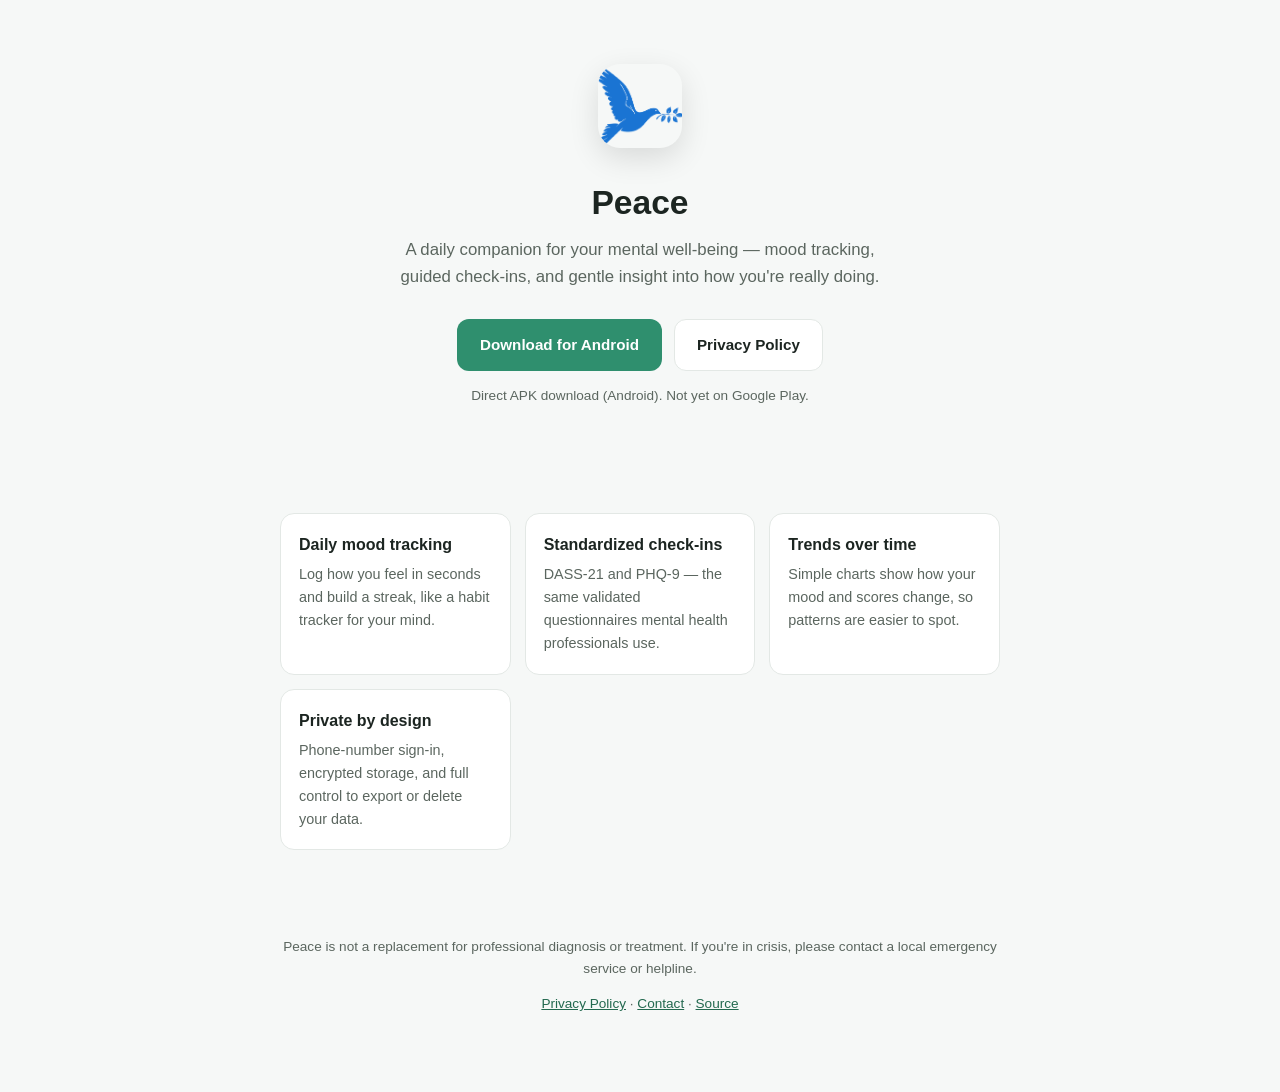
==== docs/index.html @ d7995f1a "Initial commit: Peace mental health app Fresh git history after the previous .git directory was lost" ====
<!doctype html>
<html lang="en">
<head>
  <meta charset="utf-8" />
  <meta name="viewport" content="width=device-width, initial-scale=1, viewport-fit=cover" />
  <title>Peace — Mental Health &amp; Wellness</title>
  <meta name="description" content="Peace is a mobile companion for daily mood tracking and standardized mental health check-ins (DASS-21, PHQ-9)." />
  <link rel="icon" href="logo.png" />
  <link rel="stylesheet" href="style.css" />
</head>
<body>
  <div class="wrap">
    <header class="hero">
      <img class="logo" src="logo.png" alt="Peace app logo" />
      <h1>Peace</h1>
      <p class="tagline">A daily companion for your mental well-being — mood tracking, guided check-ins, and gentle insight into how you're really doing.</p>
      <div class="cta-row">
        <a class="btn btn-primary" href="downloads/peace.apk" download>Download for Android</a>
        <a class="btn btn-secondary" href="privacy-policy.html">Privacy Policy</a>
      </div>
      <p class="note">Direct APK download (Android). Not yet on Google Play.</p>
    </header>

    <section>
      <div class="card-grid">
        <div class="card">
          <h3>Daily mood tracking</h3>
          <p>Log how you feel in seconds and build a streak, like a habit tracker for your mind.</p>
        </div>
        <div class="card">
          <h3>Standardized check-ins</h3>
          <p>DASS-21 and PHQ-9 — the same validated questionnaires mental health professionals use.</p>
        </div>
        <div class="card">
          <h3>Trends over time</h3>
          <p>Simple charts show how your mood and scores change, so patterns are easier to spot.</p>
        </div>
        <div class="card">
          <h3>Private by design</h3>
          <p>Phone-number sign-in, encrypted storage, and full control to export or delete your data.</p>
        </div>
      </div>
    </section>

    <footer>
      <p>Peace is not a replacement for professional diagnosis or treatment. If you're in crisis, please contact a local emergency service or helpline.</p>
      <p><a href="privacy-policy.html">Privacy Policy</a> · <a href="mailto:info.ptupeace@gmail.com">Contact</a> · <a href="https://github.com/gowthamaanp/peace_app">Source</a></p>
    </footer>
  </div>
</body>
</html>
---- docs/style.css ----
:root {
  --bg: #f6f8f7;
  --surface: #ffffff;
  --text: #1c2521;
  --text-muted: #5b665f;
  --border: #e3e8e5;
  --brand: #2f8f6e;
  --brand-dark: #23694f;
  --brand-tint: #e7f4ee;
  color-scheme: light;
}

@media (prefers-color-scheme: dark) {
  :root {
    --bg: #10140f;
    --surface: #171d16;
    --text: #ecf1ec;
    --text-muted: #9db0a3;
    --border: #26302a;
    --brand: #4fbf94;
    --brand-dark: #7ad8b3;
    --brand-tint: #16241d;
  }
}

* {
  box-sizing: border-box;
}

body {
  margin: 0;
  background: var(--bg);
  color: var(--text);
  font-family: -apple-system, BlinkMacSystemFont, "Segoe UI", Roboto, Helvetica, Arial, sans-serif;
  line-height: 1.6;
}

.wrap {
  max-width: 760px;
  margin: 0 auto;
  padding: 0 20px;
}

header.hero {
  padding: 64px 0 40px;
  text-align: center;
}

.logo {
  width: 84px;
  height: 84px;
  border-radius: 22px;
  object-fit: cover;
  box-shadow: 0 10px 30px rgba(0, 0, 0, 0.12);
}

h1 {
  font-size: 2.1rem;
  margin: 20px 0 8px;
}

.tagline {
  color: var(--text-muted);
  font-size: 1.05rem;
  max-width: 480px;
  margin: 0 auto;
}

.cta-row {
  display: flex;
  gap: 12px;
  justify-content: center;
  flex-wrap: wrap;
  margin-top: 28px;
}

.btn {
  display: inline-flex;
  align-items: center;
  gap: 8px;
  padding: 13px 22px;
  border-radius: 12px;
  font-weight: 600;
  text-decoration: none;
  font-size: 0.95rem;
  border: 1px solid transparent;
}

.btn-primary {
  background: var(--brand);
  color: #ffffff;
}

.btn-secondary {
  background: var(--surface);
  color: var(--text);
  border-color: var(--border);
}

.note {
  margin-top: 14px;
  font-size: 0.85rem;
  color: var(--text-muted);
}

section {
  padding: 32px 0;
}

.card-grid {
  display: grid;
  grid-template-columns: repeat(auto-fit, minmax(200px, 1fr));
  gap: 14px;
  margin-top: 20px;
}

.card {
  background: var(--surface);
  border: 1px solid var(--border);
  border-radius: 14px;
  padding: 18px;
}

.card h3 {
  margin: 0 0 6px;
  font-size: 1rem;
}

.card p {
  margin: 0;
  color: var(--text-muted);
  font-size: 0.9rem;
}

footer {
  padding: 40px 0 64px;
  text-align: center;
  color: var(--text-muted);
  font-size: 0.85rem;
}

footer a {
  color: var(--brand-dark);
}

/* Privacy policy page */
.doc {
  background: var(--surface);
  border: 1px solid var(--border);
  border-radius: 16px;
  padding: 32px;
  margin: 32px 0;
}

.doc h1 {
  font-size: 1.6rem;
  margin-top: 0;
}

.doc h2 {
  font-size: 1.15rem;
  margin-top: 2em;
  padding-top: 0.6em;
  border-top: 1px solid var(--border);
}

.doc h3 {
  font-size: 1rem;
  color: var(--brand-dark);
}

.doc ul {
  padding-left: 1.2em;
}

.doc a {
  color: var(--brand-dark);
}

.back-link {
  display: inline-block;
  margin-bottom: 8px;
  color: var(--brand-dark);
  text-decoration: none;
  font-size: 0.9rem;
}

.meta {
  color: var(--text-muted);
  font-size: 0.85rem;
}
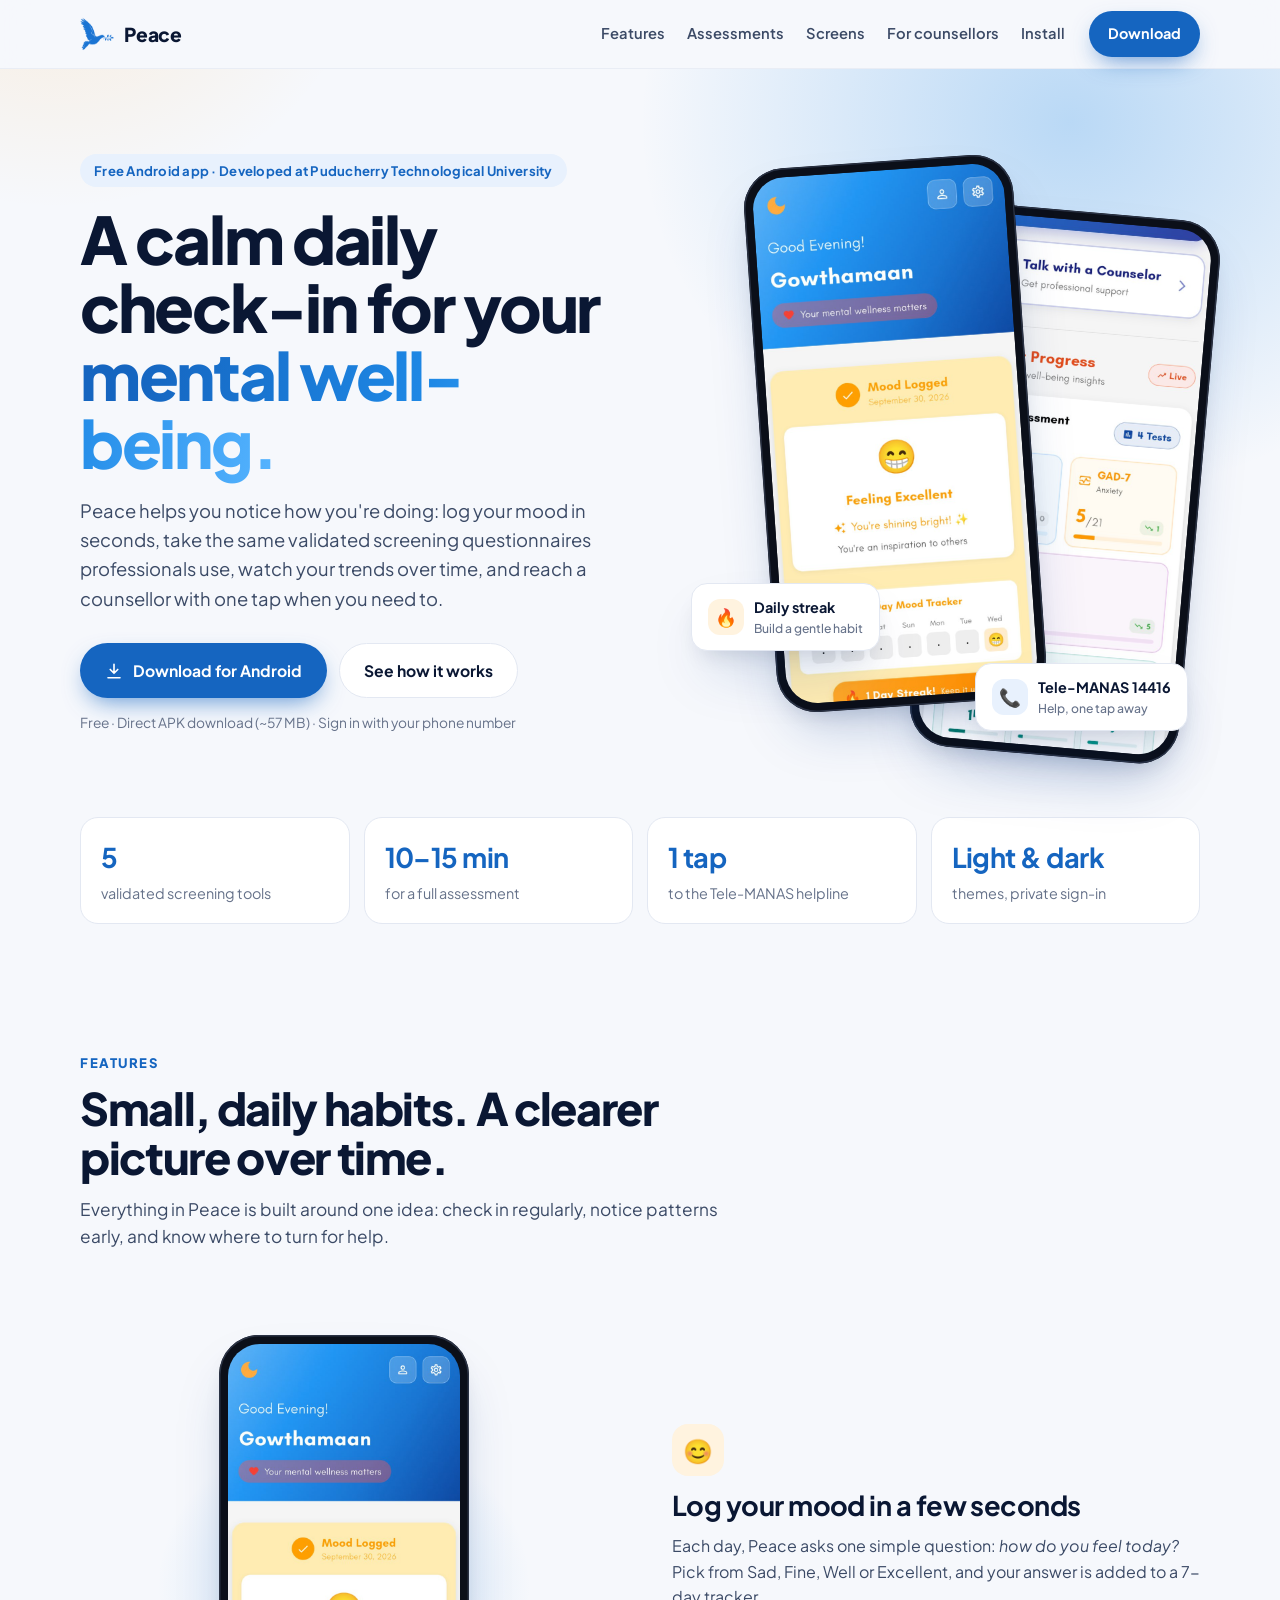
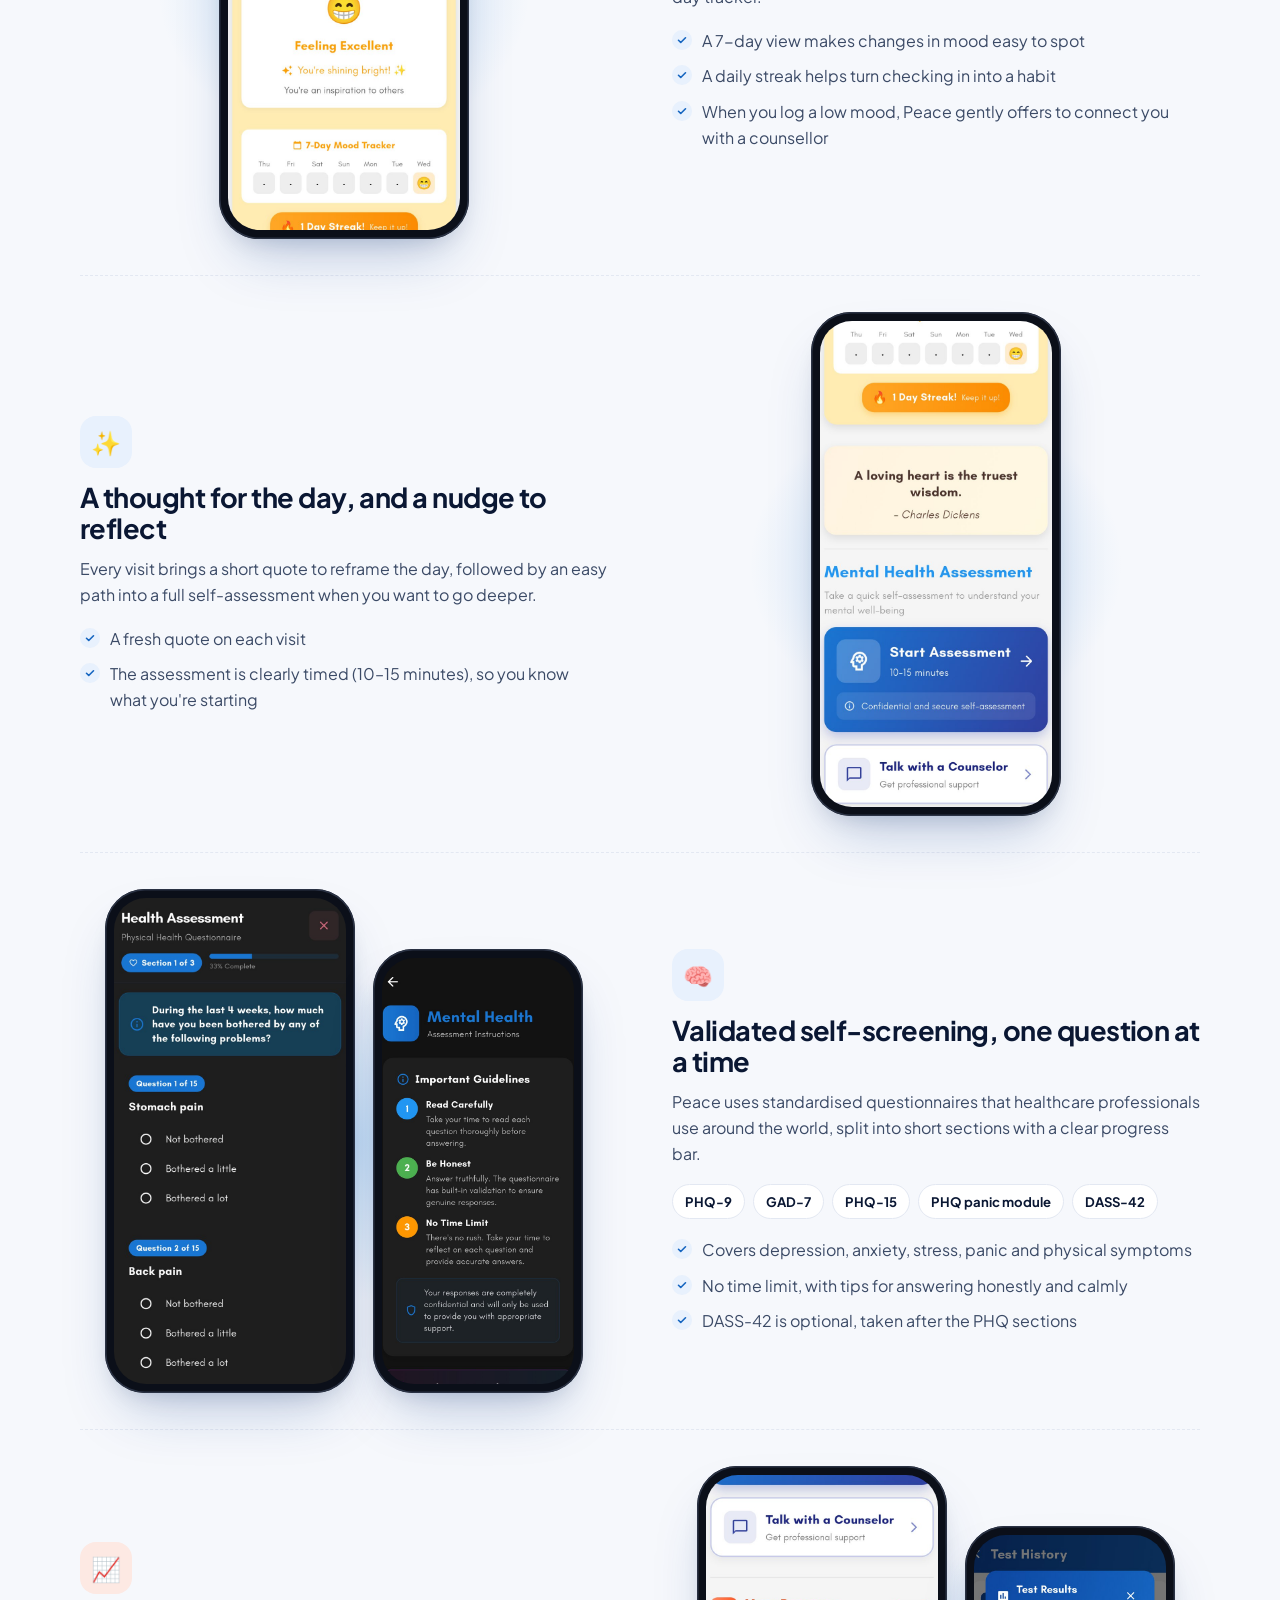
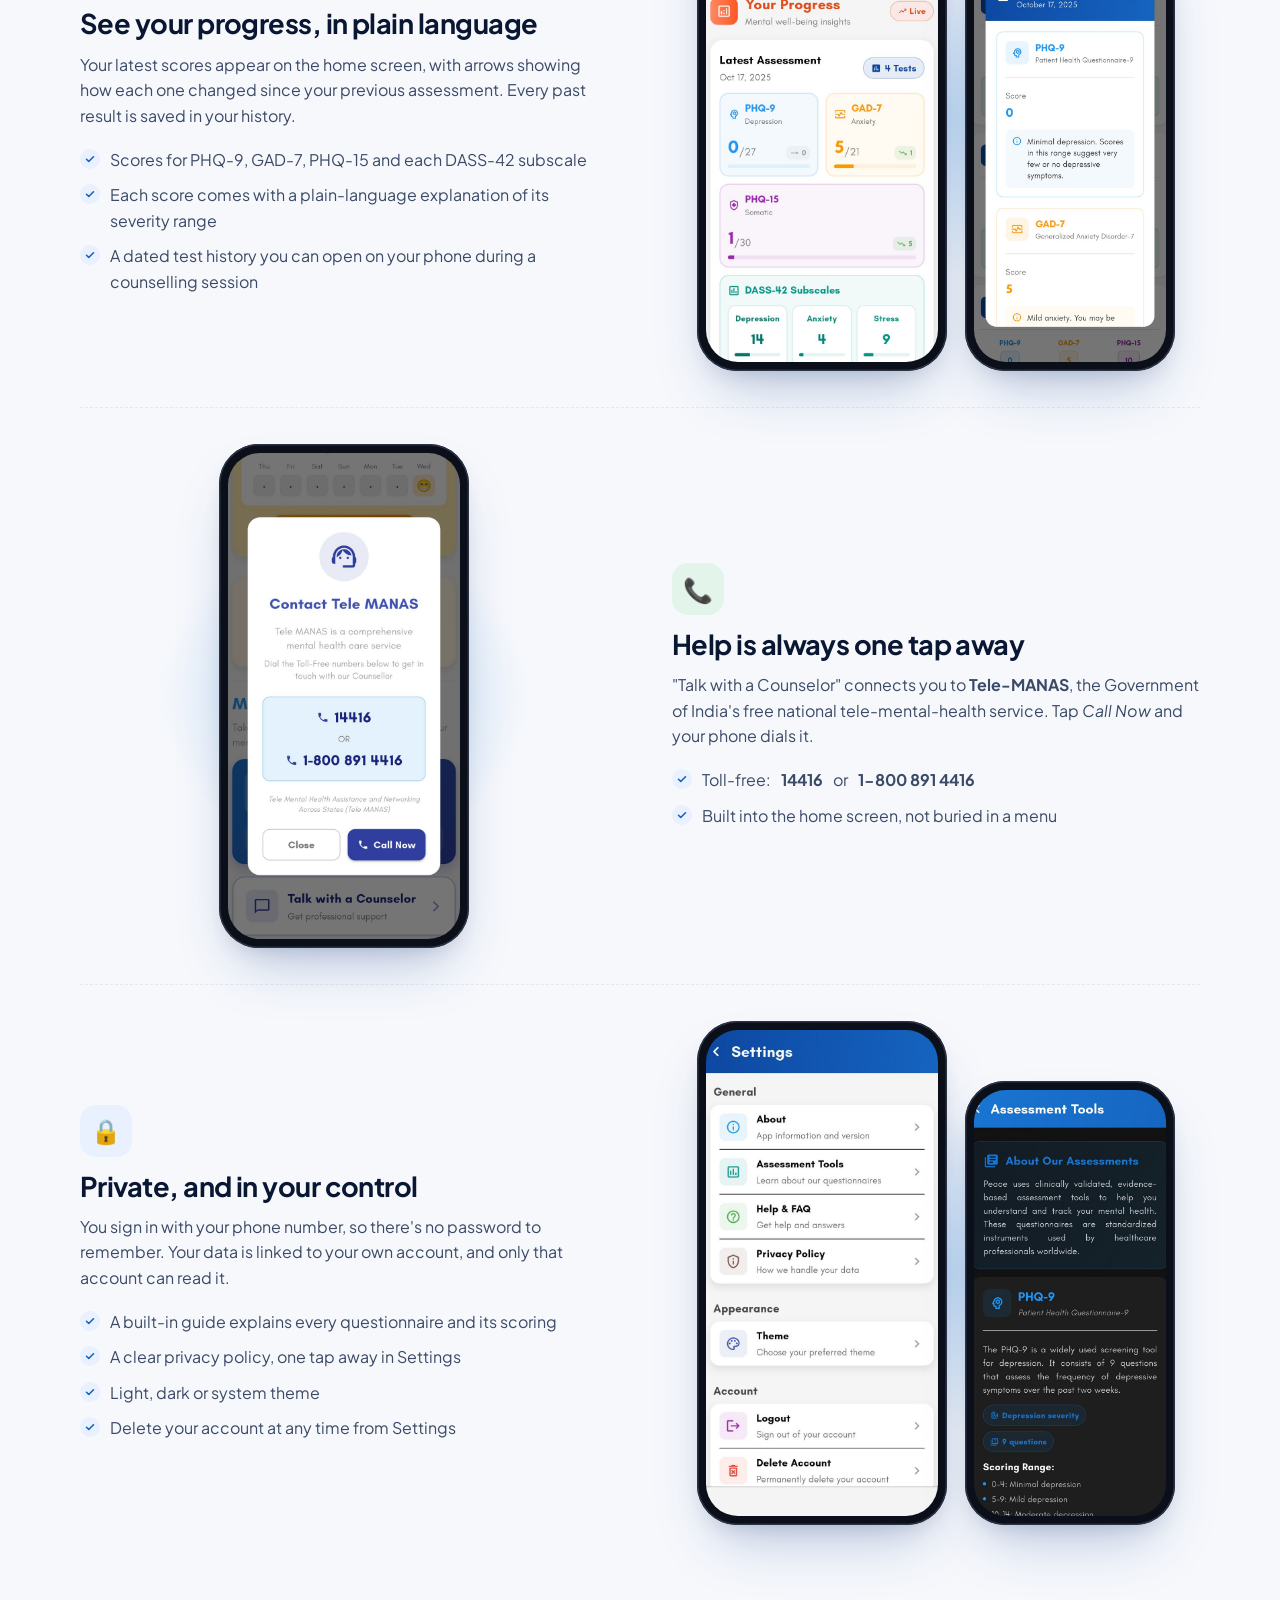
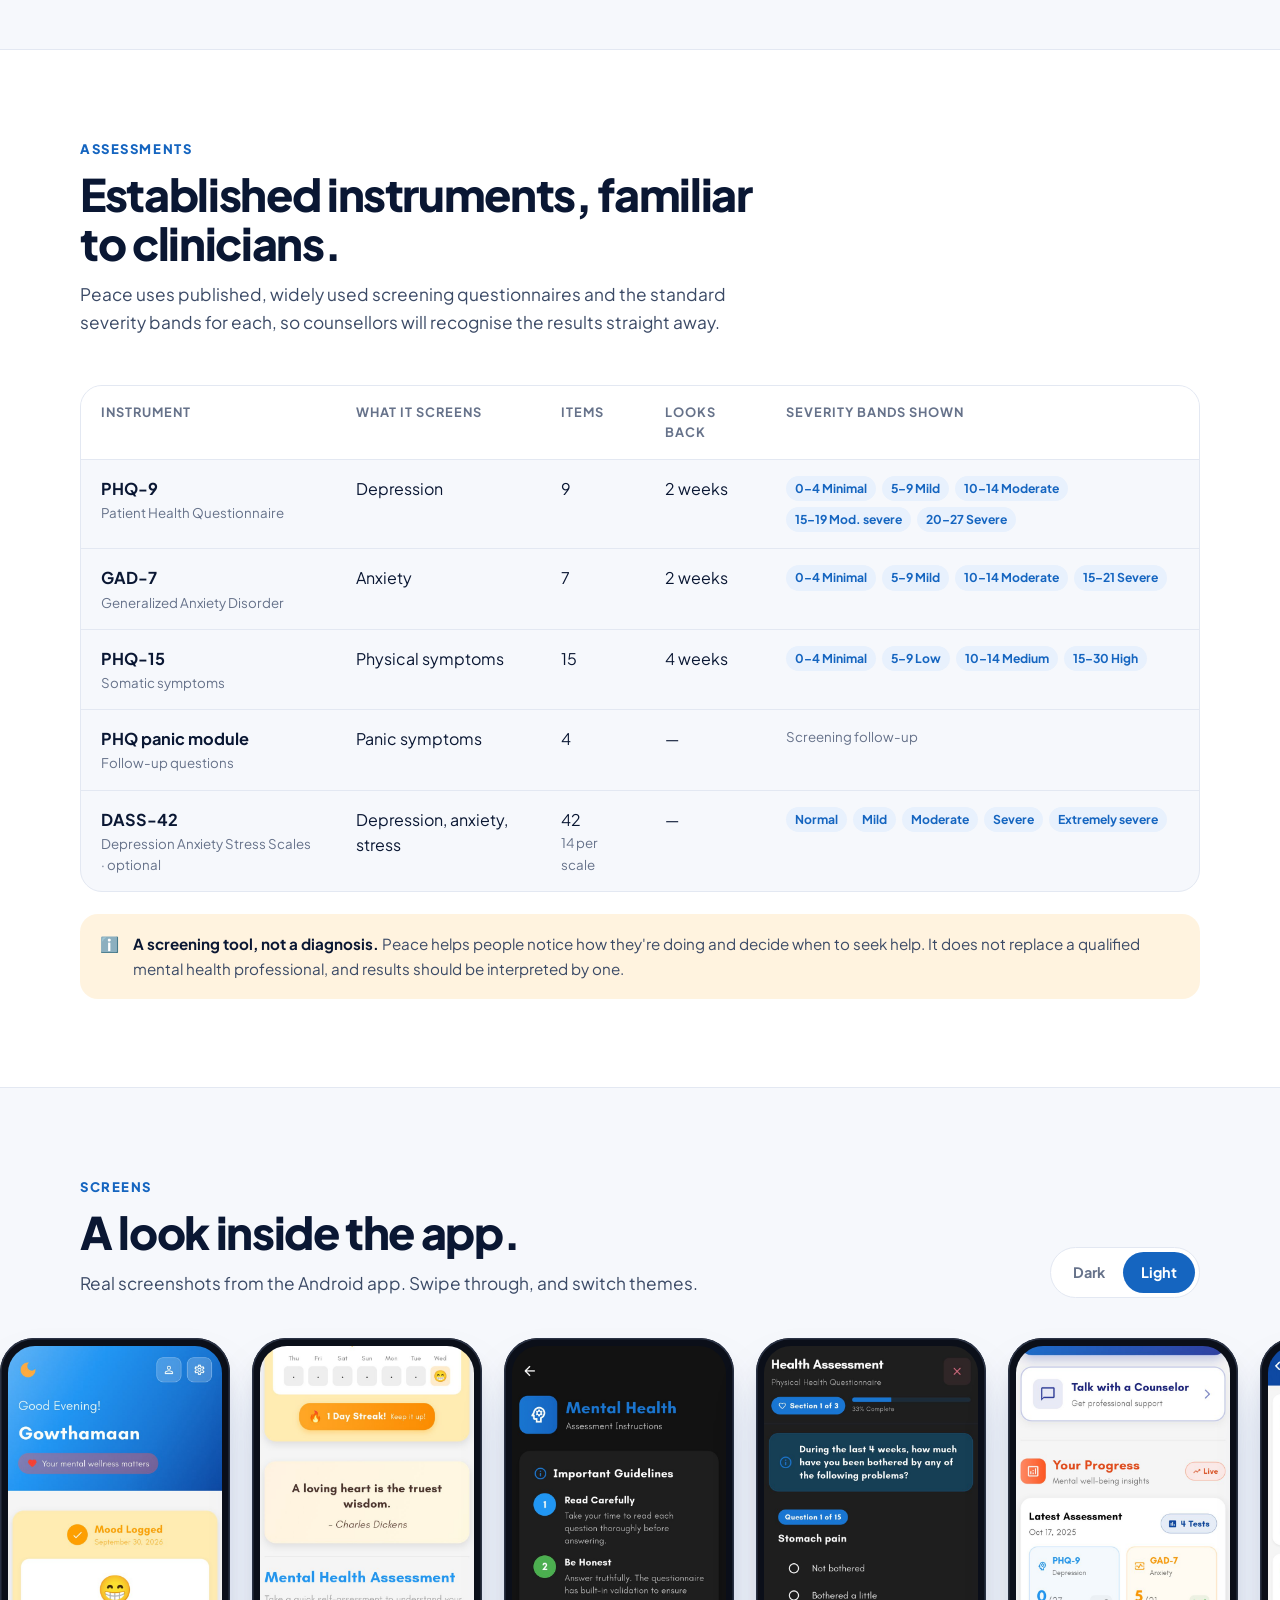
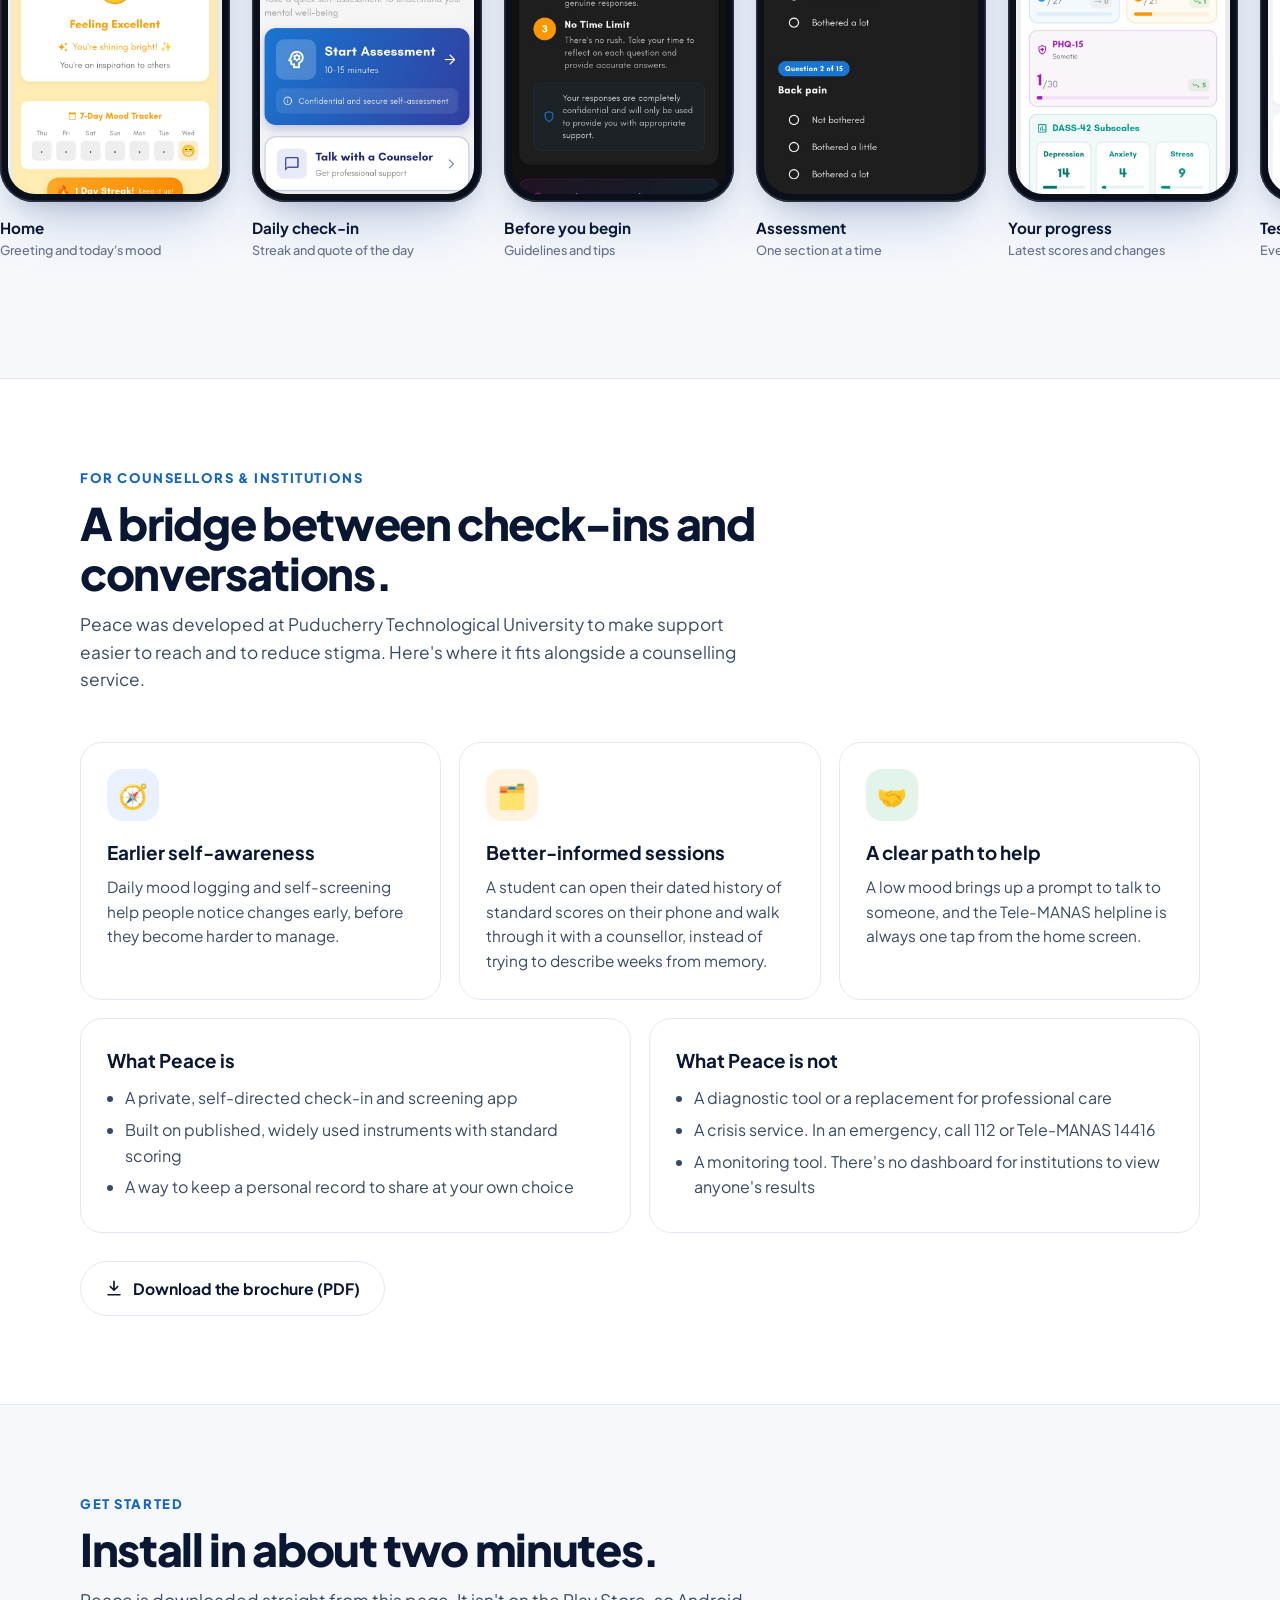
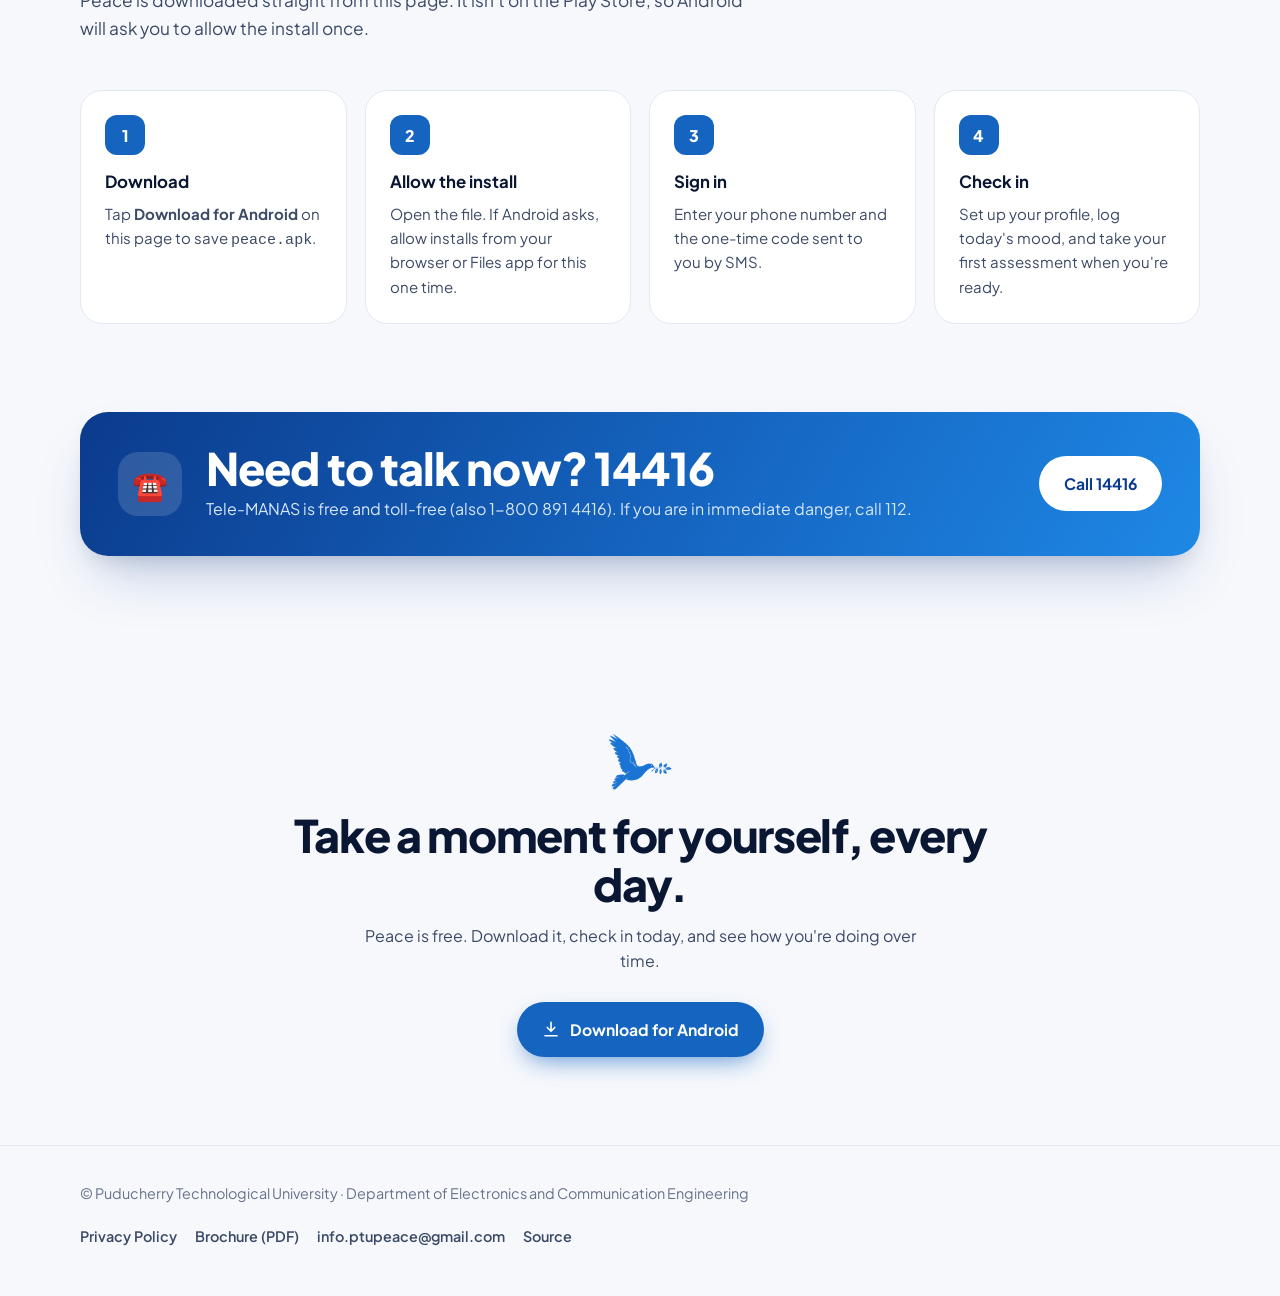
==== commit a4567780: "Add product site and brochure; delete all user data on account deletion - Product page with real app" ====
--- a/docs/index.html
+++ b/docs/index.html
@@ -3,49 +3,673 @@
 <head>
   <meta charset="utf-8" />
   <meta name="viewport" content="width=device-width, initial-scale=1, viewport-fit=cover" />
-  <title>Peace — Mental Health &amp; Wellness</title>
-  <meta name="description" content="Peace is a mobile companion for daily mood tracking and standardized mental health check-ins (DASS-21, PHQ-9)." />
+  <title>Peace — A daily mental health companion</title>
+  <meta name="description" content="Peace is a free Android app for daily mood check-ins and clinically validated self-screening (PHQ-9, GAD-7, PHQ-15, DASS-42), with the Tele-MANAS 14416 helpline one tap away. Developed at Puducherry Technological University." />
+  <meta name="theme-color" content="#0B3B8C" />
+  <meta property="og:type" content="website" />
+  <meta property="og:title" content="Peace — A daily mental health companion" />
+  <meta property="og:description" content="Daily mood check-ins, validated self-screening and Tele-MANAS support in one private Android app." />
+  <meta property="og:image" content="https://gowthamaanp.github.io/peace/screens/home.jpg" />
+  <meta property="og:url" content="https://gowthamaanp.github.io/peace/" />
   <link rel="icon" href="logo.png" />
-  <link rel="stylesheet" href="style.css" />
+  <link rel="preconnect" href="https://fonts.googleapis.com" />
+  <link rel="preconnect" href="https://fonts.gstatic.com" crossorigin />
+  <link href="https://fonts.googleapis.com/css2?family=Plus+Jakarta+Sans:wght@400;500;600;700;800&display=swap" rel="stylesheet" />
+  <style>
+    :root {
+      --ink: #0A1733;
+      --ink-2: #3B4A66;
+      --muted: #66728A;
+      --bg: #F6F8FC;
+      --surface: #FFFFFF;
+      --line: #E3E8F2;
+      --brand: #1565C0;
+      --brand-2: #1E88E5;
+      --brand-deep: #0B3B8C;
+      --sky: #E8F1FD;
+      --amber: #FF9F1C;
+      --amber-soft: #FFF3DF;
+      --radius: 22px;
+      --shadow: 0 30px 60px -20px rgba(11, 59, 140, .28), 0 12px 24px -12px rgba(10, 23, 51, .18);
+      --font: "Plus Jakarta Sans", -apple-system, BlinkMacSystemFont, "Segoe UI", Roboto, Arial, sans-serif;
+    }
+    @media (prefers-color-scheme: dark) {
+      :root {
+        --ink: #EAF0FB;
+        --ink-2: #C3CDE0;
+        --muted: #8E9AB3;
+        --bg: #070D1C;
+        --surface: #0F1830;
+        --line: #1D2946;
+        --brand: #4A9BF0;
+        --brand-2: #6AB0F7;
+        --sky: #10213F;
+        --amber-soft: #2A2112;
+        --shadow: 0 30px 60px -20px rgba(0, 0, 0, .6), 0 12px 24px -12px rgba(0, 0, 0, .5);
+      }
+    }
+    * { box-sizing: border-box; }
+    html { scroll-behavior: smooth; }
+    body {
+      margin: 0;
+      font-family: var(--font);
+      background: var(--bg);
+      color: var(--ink);
+      line-height: 1.6;
+      -webkit-font-smoothing: antialiased;
+    }
+    img { max-width: 100%; display: block; }
+    a { color: inherit; }
+    .wrap { max-width: 1160px; margin: 0 auto; padding-inline: 20px; }
+
+    /* Nav */
+    .nav {
+      position: sticky; top: 0; z-index: 50;
+      backdrop-filter: saturate(1.4) blur(14px);
+      -webkit-backdrop-filter: saturate(1.4) blur(14px);
+      background: color-mix(in srgb, var(--bg) 78%, transparent);
+      border-bottom: 1px solid color-mix(in srgb, var(--line) 70%, transparent);
+    }
+    .nav .wrap { display: flex; align-items: center; gap: 24px; height: 68px; }
+    .brand { display: flex; align-items: center; gap: 10px; font-weight: 800; font-size: 1.2rem; text-decoration: none; letter-spacing: -.01em; }
+    .brand img { width: 34px; height: 34px; }
+    .nav-links { display: flex; gap: 22px; margin-left: auto; }
+    .nav-links a { text-decoration: none; color: var(--ink-2); font-weight: 600; font-size: .92rem; }
+    .nav-links a:hover { color: var(--brand); }
+    .btn {
+      display: inline-flex; align-items: center; justify-content: center; gap: 10px;
+      padding: 14px 24px; border-radius: 999px; font-weight: 700; font-size: .98rem;
+      text-decoration: none; border: 1px solid transparent; transition: transform .15s ease, box-shadow .15s ease, background .15s;
+      white-space: nowrap;
+    }
+    .btn:hover { transform: translateY(-1px); }
+    .btn-primary { background: var(--brand); color: #fff; box-shadow: 0 10px 24px -8px color-mix(in srgb, var(--brand) 70%, transparent); }
+    .btn-primary:hover { background: var(--brand-deep); }
+    .btn-ghost { background: var(--surface); color: var(--ink); border-color: var(--line); }
+    .btn-sm { padding: 10px 18px; font-size: .9rem; }
+    .btn svg { width: 18px; height: 18px; }
+
+    /* Hero */
+    .hero { position: relative; overflow: hidden; padding: 72px 0 40px; }
+    .hero::before {
+      content: ""; position: absolute; inset: -30% -10% auto -10%; height: 120%;
+      background:
+        radial-gradient(40% 50% at 78% 30%, color-mix(in srgb, var(--brand-2) 28%, transparent), transparent 70%),
+        radial-gradient(30% 40% at 12% 10%, color-mix(in srgb, var(--amber) 16%, transparent), transparent 70%);
+      z-index: -1;
+    }
+    .hero-grid { display: grid; grid-template-columns: 1.05fr .95fr; gap: 48px; align-items: center; }
+    .eyebrow {
+      display: inline-flex; align-items: center; gap: 8px;
+      padding: 6px 14px; border-radius: 999px; background: var(--sky); color: var(--brand);
+      font-weight: 700; font-size: .82rem; letter-spacing: .02em;
+    }
+    h1 { font-size: clamp(2.4rem, 5.4vw, 4.1rem); line-height: 1.04; letter-spacing: -.035em; margin: 18px 0 18px; font-weight: 800; }
+    h1 .accent { background: linear-gradient(100deg, var(--brand) 10%, var(--brand-2) 60%, #56B4FF); -webkit-background-clip: text; background-clip: text; color: transparent; }
+    .lede { font-size: 1.15rem; color: var(--ink-2); max-width: 540px; margin: 0 0 30px; }
+    .cta-row { display: flex; gap: 12px; flex-wrap: wrap; }
+    .fine { margin-top: 14px; color: var(--muted); font-size: .86rem; }
+
+    .phones { position: relative; height: 620px; }
+    .phone {
+      position: absolute; width: 270px; aspect-ratio: 720 / 1452;
+      border-radius: 40px; padding: 9px; background: #0B0F19;
+      box-shadow: var(--shadow), inset 0 0 0 1.5px #2A3244;
+    }
+    .phone img { width: 100%; height: 100%; object-fit: cover; object-position: top; border-radius: 32px; }
+    .phones .p1 { right: 170px; top: 20px; z-index: 2; transform: rotate(-4deg); }
+    .phones .p2 { right: 0; top: 70px; transform: rotate(5deg); }
+    .float-chip {
+      position: absolute; z-index: 3; background: var(--surface); border: 1px solid var(--line);
+      border-radius: 16px; padding: 12px 16px; box-shadow: var(--shadow); font-weight: 700; font-size: .9rem;
+      display: flex; align-items: center; gap: 10px;
+    }
+    .float-chip small { display: block; color: var(--muted); font-weight: 500; font-size: .76rem; }
+    .chip-a { left: 0; bottom: 110px; }
+    .chip-b { right: 12px; bottom: 30px; }
+    .dot { width: 36px; height: 36px; border-radius: 12px; display: grid; place-items: center; font-size: 1.1rem; flex: none; }
+
+    .stats { display: grid; grid-template-columns: repeat(4, 1fr); gap: 14px; margin-top: 56px; }
+    .stat { background: var(--surface); border: 1px solid var(--line); border-radius: 18px; padding: 18px 20px; }
+    .stat b { display: block; font-size: 1.7rem; letter-spacing: -.02em; color: var(--brand); }
+    .stat span { color: var(--muted); font-size: .9rem; }
+
+    /* Sections */
+    section { padding: 88px 0; }
+    .section-head { max-width: 680px; margin-bottom: 48px; }
+    .kicker { color: var(--brand); font-weight: 800; font-size: .82rem; letter-spacing: .12em; text-transform: uppercase; }
+    h2 { font-size: clamp(1.9rem, 3.6vw, 2.8rem); line-height: 1.1; letter-spacing: -.03em; margin: 10px 0 14px; font-weight: 800; }
+    .section-head p { color: var(--ink-2); font-size: 1.08rem; margin: 0; }
+
+    .feature { display: grid; grid-template-columns: 1fr 1fr; gap: 64px; align-items: center; padding: 36px 0; }
+    .feature + .feature { border-top: 1px dashed var(--line); }
+    .feature.rev .feature-media { order: 2; }
+    .feature-media { display: flex; justify-content: center; gap: 18px; position: relative; }
+    .feature-media::before {
+      content: ""; position: absolute; inset: 12% 8%; border-radius: 40px;
+      background: radial-gradient(60% 60% at 50% 50%, color-mix(in srgb, var(--brand-2) 22%, transparent), transparent 70%);
+      z-index: -1;
+    }
+    .feature-media .phone { position: relative; width: 250px; }
+    .feature-media .phone.small { width: 210px; margin-top: 60px; }
+    .feature h3 { font-size: 1.7rem; letter-spacing: -.02em; margin: 14px 0 12px; line-height: 1.15; }
+    .feature p { color: var(--ink-2); margin: 0 0 18px; }
+    .icon-badge { width: 52px; height: 52px; border-radius: 16px; display: grid; place-items: center; font-size: 1.5rem; }
+    .ticks { list-style: none; padding: 0; margin: 0; display: grid; gap: 10px; }
+    .ticks li { display: flex; gap: 10px; align-items: flex-start; color: var(--ink-2); }
+    .ticks li::before {
+      content: ""; flex: none; width: 20px; height: 20px; margin-top: 2px; border-radius: 50%;
+      background: var(--sky) url("data:image/svg+xml,%3Csvg xmlns='http://www.w3.org/2000/svg' viewBox='0 0 24 24' fill='none' stroke='%231565C0' stroke-width='3.2' stroke-linecap='round' stroke-linejoin='round'%3E%3Cpath d='M5 12.5l4.5 4.5L19 7.5'/%3E%3C/svg%3E") center / 12px no-repeat;
+    }
+    @media (prefers-color-scheme: dark) {
+      .ticks li::before {
+        background-image: url("data:image/svg+xml,%3Csvg xmlns='http://www.w3.org/2000/svg' viewBox='0 0 24 24' fill='none' stroke='%238CC2FA' stroke-width='3.2' stroke-linecap='round' stroke-linejoin='round'%3E%3Cpath d='M5 12.5l4.5 4.5L19 7.5'/%3E%3C/svg%3E");
+      }
+    }
+    .pills { display: flex; flex-wrap: wrap; gap: 8px; margin: 0 0 18px; }
+    .pill { padding: 6px 12px; border-radius: 999px; font-weight: 700; font-size: .82rem; background: var(--surface); border: 1px solid var(--line); }
+
+    /* Assessment table */
+    .assess { background: var(--surface); border-top: 1px solid var(--line); border-bottom: 1px solid var(--line); }
+    .table-wrap { overflow-x: auto; border: 1px solid var(--line); border-radius: var(--radius); background: var(--bg); }
+    table { width: 100%; border-collapse: collapse; min-width: 720px; }
+    th, td { text-align: left; padding: 16px 20px; border-bottom: 1px solid var(--line); vertical-align: top; }
+    th { font-size: .8rem; text-transform: uppercase; letter-spacing: .08em; color: var(--muted); background: var(--surface); }
+    tr:last-child td { border-bottom: none; }
+    td b { font-size: 1.02rem; }
+    td small { color: var(--muted); display: block; }
+    .bands { display: flex; flex-wrap: wrap; gap: 6px; }
+    .band { font-size: .76rem; font-weight: 700; padding: 3px 9px; border-radius: 999px; background: var(--sky); color: var(--brand); white-space: nowrap; }
+    .note {
+      margin-top: 22px; display: flex; gap: 14px; align-items: flex-start;
+      background: var(--amber-soft); border-radius: 18px; padding: 18px 20px; color: var(--ink-2); font-size: .95rem;
+    }
+    .note b { color: var(--ink); }
+
+    /* Gallery */
+    .gallery-top { display: flex; justify-content: space-between; align-items: end; gap: 20px; flex-wrap: wrap; margin-bottom: 30px; }
+    .gallery-top .section-head { margin-bottom: 0; }
+    .toggle { display: inline-flex; padding: 4px; border-radius: 999px; background: var(--surface); border: 1px solid var(--line); }
+    .toggle button {
+      border: 0; background: transparent; font: inherit; font-weight: 700; font-size: .9rem; color: var(--muted);
+      padding: 9px 18px; border-radius: 999px; cursor: pointer;
+    }
+    .toggle button[aria-pressed="true"] { background: var(--brand); color: #fff; }
+    #screens { overflow: hidden; }
+    .rail {
+      display: grid; grid-auto-flow: column; grid-auto-columns: 230px; gap: 22px;
+      overflow-x: auto; scroll-snap-type: x mandatory; scrollbar-width: thin;
+      margin-inline: calc(50% - 50vw); padding: 10px calc(50vw - 50%) 30px;
+      scroll-padding-inline: calc(50vw - 50%);
+    }
+    @media (max-width: 1200px) {
+      .rail { margin-inline: -20px; padding-inline: 20px; scroll-padding-inline: 20px; }
+    }
+    .rail figure { margin: 0; scroll-snap-align: start; }
+    .rail .phone { position: relative; width: 100%; border-radius: 34px; padding: 8px; }
+    .rail .phone img { border-radius: 27px; }
+    .rail figcaption { margin-top: 14px; font-weight: 700; font-size: .95rem; }
+    .rail figcaption small { display: block; color: var(--muted); font-weight: 500; }
+
+    /* Audience cards */
+    .cards { display: grid; grid-template-columns: repeat(3, 1fr); gap: 18px; }
+    .card { background: var(--surface); border: 1px solid var(--line); border-radius: var(--radius); padding: 26px; }
+    .card h3 { margin: 16px 0 8px; font-size: 1.18rem; }
+    .card p { margin: 0; color: var(--ink-2); font-size: .96rem; }
+    .isnt { margin-top: 18px; display: grid; grid-template-columns: 1fr 1fr; gap: 18px; }
+    .isnt .card h3 { margin-top: 0; }
+    .isnt ul { margin: 10px 0 0; padding-left: 1.1em; color: var(--ink-2); }
+    .isnt li { margin: 6px 0; }
+
+    /* Install */
+    .steps { display: grid; grid-template-columns: repeat(4, 1fr); gap: 18px; counter-reset: step; }
+    .step { background: var(--surface); border: 1px solid var(--line); border-radius: var(--radius); padding: 24px; position: relative; }
+    .step::before {
+      counter-increment: step; content: counter(step);
+      display: grid; place-items: center; width: 40px; height: 40px; border-radius: 12px;
+      background: var(--brand); color: #fff; font-weight: 800; margin-bottom: 14px;
+    }
+    .step h3 { margin: 0 0 6px; font-size: 1.05rem; }
+    .step p { margin: 0; color: var(--ink-2); font-size: .94rem; }
+
+    /* Crisis + CTA */
+    .crisis {
+      display: grid; grid-template-columns: auto 1fr auto; gap: 24px; align-items: center;
+      background: linear-gradient(120deg, #0B3B8C, #1565C0 55%, #1E88E5); color: #fff;
+      border-radius: 28px; padding: 34px 38px; box-shadow: var(--shadow);
+    }
+    .crisis .big { font-size: clamp(2rem, 4vw, 2.8rem); font-weight: 800; letter-spacing: -.02em; line-height: 1; }
+    .crisis p { margin: 6px 0 0; color: #D6E6FF; }
+    .crisis .btn { background: #fff; color: #0B3B8C; }
+    .crisis .phone-ic { width: 64px; height: 64px; border-radius: 20px; background: rgba(255,255,255,.14); display: grid; place-items: center; font-size: 1.8rem; }
+
+    .final { text-align: center; }
+    .final h2 { max-width: 720px; margin-inline: auto; }
+    .final p { color: var(--ink-2); max-width: 560px; margin: 0 auto 28px; }
+
+    footer { border-top: 1px solid var(--line); padding: 36px 0 48px; color: var(--muted); font-size: .9rem; }
+    footer .wrap { display: flex; justify-content: space-between; gap: 20px; flex-wrap: wrap; }
+    footer a { color: var(--ink-2); text-decoration: none; font-weight: 600; }
+    footer a:hover { color: var(--brand); }
+    .foot-links { display: flex; gap: 18px; flex-wrap: wrap; }
+
+    /* Reveal */
+    .reveal { opacity: 0; transform: translateY(18px); transition: opacity .7s ease, transform .7s ease; }
+    .reveal.in { opacity: 1; transform: none; }
+    @media (prefers-reduced-motion: reduce) {
+      html { scroll-behavior: auto; }
+      .reveal { opacity: 1; transform: none; transition: none; }
+      .btn { transition: none; }
+    }
+
+    /* Responsive */
+    @media (max-width: 980px) {
+      .hero-grid { grid-template-columns: 1fr; }
+      .phones { height: 560px; max-width: 480px; margin: 0 auto; width: 100%; }
+      .phones .p1 { right: auto; left: 0; }
+      .stats { grid-template-columns: repeat(2, 1fr); }
+      .feature, .feature.rev { grid-template-columns: 1fr; gap: 36px; }
+      .feature.rev .feature-media { order: 0; }
+      .cards, .steps { grid-template-columns: repeat(2, 1fr); }
+      .nav-links { display: none; }
+      .nav .btn { margin-left: auto; }
+    }
+    @media (max-width: 620px) {
+      .hero { padding-top: 44px; }
+      .phones { height: 470px; }
+      .phone { width: 210px; }
+      .phones .p2 { right: 0; top: 50px; }
+      .chip-a { bottom: 70px; }
+      .chip-b { display: none; }
+      .feature, .feature.rev { grid-template-columns: minmax(0, 1fr); }
+      .feature > * { min-width: 0; }
+      .feature-media { gap: 12px; }
+      .feature-media .phone { width: min(200px, 52vw); }
+      .feature-media .phone.small { width: min(150px, 38vw); margin-top: 40px; }
+      .cards, .steps, .isnt { grid-template-columns: 1fr; }
+      .stats { gap: 10px; }
+      .stat { padding: 14px 16px; }
+      .stat b { font-size: 1.35rem; }
+      .crisis { grid-template-columns: 1fr; padding: 28px 24px; }
+      .crisis .phone-ic { display: none; }
+      section { padding: 64px 0; }
+    }
+  </style>
 </head>
 <body>
+
+<nav class="nav" aria-label="Main">
   <div class="wrap">
-    <header class="hero">
-      <img class="logo" src="logo.png" alt="Peace app logo" />
-      <h1>Peace</h1>
-      <p class="tagline">A daily companion for your mental well-being — mood tracking, guided check-ins, and gentle insight into how you're really doing.</p>
-      <div class="cta-row">
-        <a class="btn btn-primary" href="downloads/peace.apk" download>Download for Android</a>
-        <a class="btn btn-secondary" href="privacy-policy.html">Privacy Policy</a>
-      </div>
-      <p class="note">Direct APK download (Android). Not yet on Google Play.</p>
-    </header>
-
-    <section>
-      <div class="card-grid">
+    <a class="brand" href="#top"><img src="logo.png" alt="" />Peace</a>
+    <div class="nav-links">
+      <a href="#features">Features</a>
+      <a href="#assessments">Assessments</a>
+      <a href="#screens">Screens</a>
+      <a href="#counsellors">For counsellors</a>
+      <a href="#install">Install</a>
+    </div>
+    <a class="btn btn-primary btn-sm" href="downloads/peace.apk" download>Download</a>
+  </div>
+</nav>
+
+<header class="hero" id="top">
+  <div class="wrap">
+    <div class="hero-grid">
+      <div class="reveal">
+        <span class="eyebrow">Free Android app · Developed at Puducherry Technological University</span>
+        <h1>A calm daily check-in for your <span class="accent">mental well-being.</span></h1>
+        <p class="lede">Peace helps you notice how you're doing: log your mood in seconds, take the same validated screening questionnaires professionals use, watch your trends over time, and reach a counsellor with one tap when you need to.</p>
+        <div class="cta-row">
+          <a class="btn btn-primary" href="downloads/peace.apk" download>
+            <svg viewBox="0 0 24 24" fill="none" stroke="currentColor" stroke-width="2.2" stroke-linecap="round" stroke-linejoin="round" aria-hidden="true"><path d="M12 3v12m0 0l-5-5m5 5l5-5M4 21h16"/></svg>
+            Download for Android
+          </a>
+          <a class="btn btn-ghost" href="#features">See how it works</a>
+        </div>
+        <p class="fine">Free · Direct APK download (~57 MB) · Sign in with your phone number</p>
+      </div>
+
+      <div class="phones reveal" aria-hidden="true">
+        <div class="phone p1"><img data-theme-src="home" src="screens/home.jpg" alt="" /></div>
+        <div class="phone p2"><img data-theme-src="progress" src="screens/progress.jpg" alt="" /></div>
+        <div class="float-chip chip-a"><span class="dot" style="background:var(--amber-soft)">🔥</span><div>Daily streak<small>Build a gentle habit</small></div></div>
+        <div class="float-chip chip-b"><span class="dot" style="background:var(--sky)">📞</span><div>Tele-MANAS 14416<small>Help, one tap away</small></div></div>
+      </div>
+    </div>
+
+    <div class="stats reveal">
+      <div class="stat"><b>5</b><span>validated screening tools</span></div>
+      <div class="stat"><b>10–15 min</b><span>for a full assessment</span></div>
+      <div class="stat"><b>1 tap</b><span>to the Tele-MANAS helpline</span></div>
+      <div class="stat"><b>Light &amp; dark</b><span>themes, private sign-in</span></div>
+    </div>
+  </div>
+</header>
+
+<main>
+  <section id="features">
+    <div class="wrap">
+      <div class="section-head reveal">
+        <div class="kicker">Features</div>
+        <h2>Small, daily habits. A clearer picture over time.</h2>
+        <p>Everything in Peace is built around one idea: check in regularly, notice patterns early, and know where to turn for help.</p>
+      </div>
+
+      <article class="feature reveal">
+        <div class="feature-media">
+          <div class="phone"><img data-theme-src="home" src="screens/home.jpg" alt="Peace home screen showing today's mood logged as Excellent and a 7-day mood tracker" loading="lazy" /></div>
+        </div>
+        <div>
+          <div class="icon-badge" style="background:var(--amber-soft)">😊</div>
+          <h3>Log your mood in a few seconds</h3>
+          <p>Each day, Peace asks one simple question: <em>how do you feel today?</em> Pick from Sad, Fine, Well or Excellent, and your answer is added to a 7-day tracker.</p>
+          <ul class="ticks">
+            <li>A 7-day view makes changes in mood easy to spot</li>
+            <li>A daily streak helps turn checking in into a habit</li>
+            <li>When you log a low mood, Peace gently offers to connect you with a counsellor</li>
+          </ul>
+        </div>
+      </article>
+
+      <article class="feature rev reveal">
+        <div class="feature-media">
+          <div class="phone"><img data-theme-src="mood-quote" src="screens/mood-quote.jpg" alt="Streak badge, a daily quote card and the Start Assessment card" loading="lazy" /></div>
+        </div>
+        <div>
+          <div class="icon-badge" style="background:var(--sky)">✨</div>
+          <h3>A thought for the day, and a nudge to reflect</h3>
+          <p>Every visit brings a short quote to reframe the day, followed by an easy path into a full self-assessment when you want to go deeper.</p>
+          <ul class="ticks">
+            <li>A fresh quote on each visit</li>
+            <li>The assessment is clearly timed (10–15 minutes), so you know what you're starting</li>
+          </ul>
+        </div>
+      </article>
+
+      <article class="feature reveal">
+        <div class="feature-media">
+          <div class="phone"><img src="screens/question.jpg" alt="An assessment question: Section 1 of 3, question 1 of 15, stomach pain" loading="lazy" /></div>
+          <div class="phone small"><img src="screens/instructions.jpg" alt="Assessment instructions: read carefully, be honest, no time limit" loading="lazy" /></div>
+        </div>
+        <div>
+          <div class="icon-badge" style="background:var(--sky)">🧠</div>
+          <h3>Validated self-screening, one question at a time</h3>
+          <p>Peace uses standardised questionnaires that healthcare professionals use around the world, split into short sections with a clear progress bar.</p>
+          <div class="pills">
+            <span class="pill">PHQ-9</span><span class="pill">GAD-7</span><span class="pill">PHQ-15</span><span class="pill">PHQ panic module</span><span class="pill">DASS-42</span>
+          </div>
+          <ul class="ticks">
+            <li>Covers depression, anxiety, stress, panic and physical symptoms</li>
+            <li>No time limit, with tips for answering honestly and calmly</li>
+            <li>DASS-42 is optional, taken after the PHQ sections</li>
+          </ul>
+        </div>
+      </article>
+
+      <article class="feature rev reveal">
+        <div class="feature-media">
+          <div class="phone"><img data-theme-src="progress" src="screens/progress.jpg" alt="Your Progress: latest PHQ-9, GAD-7, PHQ-15 and DASS-42 scores with change indicators" loading="lazy" /></div>
+          <div class="phone small"><img data-theme-src="result" src="screens/result.jpg" alt="Test result detail explaining what a PHQ-9 score means" loading="lazy" /></div>
+        </div>
+        <div>
+          <div class="icon-badge" style="background:#FDE9E3">📈</div>
+          <h3>See your progress, in plain language</h3>
+          <p>Your latest scores appear on the home screen, with arrows showing how each one changed since your previous assessment. Every past result is saved in your history.</p>
+          <ul class="ticks">
+            <li>Scores for PHQ-9, GAD-7, PHQ-15 and each DASS-42 subscale</li>
+            <li>Each score comes with a plain-language explanation of its severity range</li>
+            <li>A dated test history you can open on your phone during a counselling session</li>
+          </ul>
+        </div>
+      </article>
+
+      <article class="feature reveal">
+        <div class="feature-media">
+          <div class="phone"><img data-theme-src="helpline" src="screens/helpline.jpg" alt="Contact Tele-MANAS dialog with toll-free numbers 14416 and 1-800 891 4416 and a Call Now button" loading="lazy" /></div>
+        </div>
+        <div>
+          <div class="icon-badge" style="background:#E3F4EA">📞</div>
+          <h3>Help is always one tap away</h3>
+          <p>"Talk with a Counselor" connects you to <b>Tele-MANAS</b>, the Government of India's free national tele-mental-health service. Tap <em>Call Now</em> and your phone dials it.</p>
+          <ul class="ticks">
+            <li>Toll-free: <b>14416</b> or <b>1-800 891 4416</b></li>
+            <li>Built into the home screen, not buried in a menu</li>
+          </ul>
+        </div>
+      </article>
+
+      <article class="feature rev reveal">
+        <div class="feature-media">
+          <div class="phone"><img data-theme-src="settings" src="screens/settings.jpg" alt="Settings: about, assessment tools, privacy policy, theme, logout and delete account" loading="lazy" /></div>
+          <div class="phone small"><img src="screens/assessment-tools.jpg" alt="Assessment Tools page explaining PHQ-9 and its scoring range" loading="lazy" /></div>
+        </div>
+        <div>
+          <div class="icon-badge" style="background:var(--sky)">🔒</div>
+          <h3>Private, and in your control</h3>
+          <p>You sign in with your phone number, so there's no password to remember. Your data is linked to your own account, and only that account can read it.</p>
+          <ul class="ticks">
+            <li>A built-in guide explains every questionnaire and its scoring</li>
+            <li>A clear privacy policy, one tap away in Settings</li>
+            <li>Light, dark or system theme</li>
+            <li>Delete your account at any time from Settings</li>
+          </ul>
+        </div>
+      </article>
+    </div>
+  </section>
+
+  <section class="assess" id="assessments">
+    <div class="wrap">
+      <div class="section-head reveal">
+        <div class="kicker">Assessments</div>
+        <h2>Established instruments, familiar to clinicians.</h2>
+        <p>Peace uses published, widely used screening questionnaires and the standard severity bands for each, so counsellors will recognise the results straight away.</p>
+      </div>
+      <div class="table-wrap reveal">
+        <table>
+          <thead>
+            <tr><th>Instrument</th><th>What it screens</th><th>Items</th><th>Looks back</th><th>Severity bands shown</th></tr>
+          </thead>
+          <tbody>
+            <tr>
+              <td><b>PHQ-9</b><small>Patient Health Questionnaire</small></td>
+              <td>Depression</td><td>9</td><td>2 weeks</td>
+              <td><div class="bands"><span class="band">0–4 Minimal</span><span class="band">5–9 Mild</span><span class="band">10–14 Moderate</span><span class="band">15–19 Mod. severe</span><span class="band">20–27 Severe</span></div></td>
+            </tr>
+            <tr>
+              <td><b>GAD-7</b><small>Generalized Anxiety Disorder</small></td>
+              <td>Anxiety</td><td>7</td><td>2 weeks</td>
+              <td><div class="bands"><span class="band">0–4 Minimal</span><span class="band">5–9 Mild</span><span class="band">10–14 Moderate</span><span class="band">15–21 Severe</span></div></td>
+            </tr>
+            <tr>
+              <td><b>PHQ-15</b><small>Somatic symptoms</small></td>
+              <td>Physical symptoms</td><td>15</td><td>4 weeks</td>
+              <td><div class="bands"><span class="band">0–4 Minimal</span><span class="band">5–9 Low</span><span class="band">10–14 Medium</span><span class="band">15–30 High</span></div></td>
+            </tr>
+            <tr>
+              <td><b>PHQ panic module</b><small>Follow-up questions</small></td>
+              <td>Panic symptoms</td><td>4</td><td>—</td>
+              <td><small>Screening follow-up</small></td>
+            </tr>
+            <tr>
+              <td><b>DASS-42</b><small>Depression Anxiety Stress Scales · optional</small></td>
+              <td>Depression, anxiety, stress</td><td>42<small>14 per scale</small></td><td>—</td>
+              <td><div class="bands"><span class="band">Normal</span><span class="band">Mild</span><span class="band">Moderate</span><span class="band">Severe</span><span class="band">Extremely severe</span></div></td>
+            </tr>
+          </tbody>
+        </table>
+      </div>
+      <div class="note reveal">
+        <span aria-hidden="true">ℹ️</span>
+        <div><b>A screening tool, not a diagnosis.</b> Peace helps people notice how they're doing and decide when to seek help. It does not replace a qualified mental health professional, and results should be interpreted by one.</div>
+      </div>
+    </div>
+  </section>
+
+  <section id="screens">
+    <div class="wrap">
+      <div class="gallery-top reveal">
+        <div class="section-head">
+          <div class="kicker">Screens</div>
+          <h2>A look inside the app.</h2>
+          <p>Real screenshots from the Android app. Swipe through, and switch themes.</p>
+        </div>
+        <div class="toggle" role="group" aria-label="App theme in screenshots">
+          <button type="button" data-set-theme="dark" aria-pressed="true">Dark</button>
+          <button type="button" data-set-theme="light" aria-pressed="false">Light</button>
+        </div>
+      </div>
+      <div class="rail reveal" tabindex="0" aria-label="App screenshots">
+        <figure><div class="phone"><img data-theme-src="home" src="screens/home.jpg" alt="Home screen with today's mood" loading="lazy" /></div><figcaption>Home<small>Greeting and today's mood</small></figcaption></figure>
+        <figure><div class="phone"><img data-theme-src="mood-quote" src="screens/mood-quote.jpg" alt="Streak, quote and assessment cards" loading="lazy" /></div><figcaption>Daily check-in<small>Streak and quote of the day</small></figcaption></figure>
+        <figure><div class="phone"><img src="screens/instructions.jpg" alt="Assessment guidelines" loading="lazy" /></div><figcaption>Before you begin<small>Guidelines and tips</small></figcaption></figure>
+        <figure><div class="phone"><img src="screens/question.jpg" alt="Assessment question" loading="lazy" /></div><figcaption>Assessment<small>One section at a time</small></figcaption></figure>
+        <figure><div class="phone"><img data-theme-src="progress" src="screens/progress.jpg" alt="Progress overview" loading="lazy" /></div><figcaption>Your progress<small>Latest scores and changes</small></figcaption></figure>
+        <figure><div class="phone"><img data-theme-src="history" src="screens/history.jpg" alt="Test history list" loading="lazy" /></div><figcaption>Test history<small>Every past result</small></figcaption></figure>
+        <figure><div class="phone"><img data-theme-src="result" src="screens/result.jpg" alt="Result explanation" loading="lazy" /></div><figcaption>Result detail<small>Plain-language explanation</small></figcaption></figure>
+        <figure><div class="phone"><img data-theme-src="helpline" src="screens/helpline.jpg" alt="Tele-MANAS helpline dialog" loading="lazy" /></div><figcaption>Talk to a counsellor<small>Tele-MANAS, one tap</small></figcaption></figure>
+        <figure><div class="phone"><img src="screens/assessment-tools.jpg" alt="Assessment tools guide" loading="lazy" /></div><figcaption>Assessment guide<small>What each tool measures</small></figcaption></figure>
+        <figure><div class="phone"><img data-theme-src="settings" src="screens/settings.jpg" alt="Settings screen" loading="lazy" /></div><figcaption>Settings<small>Theme, privacy, account</small></figcaption></figure>
+      </div>
+    </div>
+  </section>
+
+  <section class="assess" id="counsellors">
+    <div class="wrap">
+      <div class="section-head reveal">
+        <div class="kicker">For counsellors &amp; institutions</div>
+        <h2>A bridge between check-ins and conversations.</h2>
+        <p>Peace was developed at Puducherry Technological University to make support easier to reach and to reduce stigma. Here's where it fits alongside a counselling service.</p>
+      </div>
+      <div class="cards reveal">
         <div class="card">
-          <h3>Daily mood tracking</h3>
-          <p>Log how you feel in seconds and build a streak, like a habit tracker for your mind.</p>
+          <div class="icon-badge" style="background:var(--sky)">🧭</div>
+          <h3>Earlier self-awareness</h3>
+          <p>Daily mood logging and self-screening help people notice changes early, before they become harder to manage.</p>
         </div>
         <div class="card">
-          <h3>Standardized check-ins</h3>
-          <p>DASS-21 and PHQ-9 — the same validated questionnaires mental health professionals use.</p>
+          <div class="icon-badge" style="background:var(--amber-soft)">🗂️</div>
+          <h3>Better-informed sessions</h3>
+          <p>A student can open their dated history of standard scores on their phone and walk through it with a counsellor, instead of trying to describe weeks from memory.</p>
         </div>
         <div class="card">
-          <h3>Trends over time</h3>
-          <p>Simple charts show how your mood and scores change, so patterns are easier to spot.</p>
-        </div>
+          <div class="icon-badge" style="background:#E3F4EA">🤝</div>
+          <h3>A clear path to help</h3>
+          <p>A low mood brings up a prompt to talk to someone, and the Tele-MANAS helpline is always one tap from the home screen.</p>
+        </div>
+      </div>
+      <div class="isnt reveal">
         <div class="card">
-          <h3>Private by design</h3>
-          <p>Phone-number sign-in, encrypted storage, and full control to export or delete your data.</p>
-        </div>
-      </div>
-    </section>
-
-    <footer>
-      <p>Peace is not a replacement for professional diagnosis or treatment. If you're in crisis, please contact a local emergency service or helpline.</p>
-      <p><a href="privacy-policy.html">Privacy Policy</a> · <a href="mailto:info.ptupeace@gmail.com">Contact</a> · <a href="https://github.com/gowthamaanp/peace_app">Source</a></p>
-    </footer>
+          <h3>What Peace is</h3>
+          <ul>
+            <li>A private, self-directed check-in and screening app</li>
+            <li>Built on published, widely used instruments with standard scoring</li>
+            <li>A way to keep a personal record to share at your own choice</li>
+          </ul>
+        </div>
+        <div class="card">
+          <h3>What Peace is not</h3>
+          <ul>
+            <li>A diagnostic tool or a replacement for professional care</li>
+            <li>A crisis service. In an emergency, call 112 or Tele-MANAS 14416</li>
+            <li>A monitoring tool. There's no dashboard for institutions to view anyone's results</li>
+          </ul>
+        </div>
+      </div>
+      <div class="cta-row reveal" style="margin-top:28px">
+        <a class="btn btn-ghost" href="downloads/Peace-Brochure.pdf" download>
+          <svg viewBox="0 0 24 24" fill="none" stroke="currentColor" stroke-width="2.2" stroke-linecap="round" stroke-linejoin="round" aria-hidden="true"><path d="M12 3v12m0 0l-5-5m5 5l5-5M4 21h16"/></svg>
+          Download the brochure (PDF)
+        </a>
+      </div>
+    </div>
+  </section>
+
+  <section id="install">
+    <div class="wrap">
+      <div class="section-head reveal">
+        <div class="kicker">Get started</div>
+        <h2>Install in about two minutes.</h2>
+        <p>Peace is downloaded straight from this page. It isn't on the Play Store, so Android will ask you to allow the install once.</p>
+      </div>
+      <div class="steps reveal">
+        <div class="step"><h3>Download</h3><p>Tap <b>Download for Android</b> on this page to save <code>peace.apk</code>.</p></div>
+        <div class="step"><h3>Allow the install</h3><p>Open the file. If Android asks, allow installs from your browser or Files app for this one time.</p></div>
+        <div class="step"><h3>Sign in</h3><p>Enter your phone number and the one-time code sent to you by SMS.</p></div>
+        <div class="step"><h3>Check in</h3><p>Set up your profile, log today's mood, and take your first assessment when you're ready.</p></div>
+      </div>
+    </div>
+  </section>
+
+  <section style="padding-top:0">
+    <div class="wrap">
+      <div class="crisis reveal" role="note" aria-label="Crisis support">
+        <div class="phone-ic" aria-hidden="true">☎️</div>
+        <div>
+          <div class="big">Need to talk now? 14416</div>
+          <p>Tele-MANAS is free and toll-free (also 1-800 891 4416). If you are in immediate danger, call 112.</p>
+        </div>
+        <a class="btn" href="tel:14416">Call 14416</a>
+      </div>
+    </div>
+  </section>
+
+  <section class="final">
+    <div class="wrap reveal">
+      <img src="logo.png" alt="" style="width:64px;margin:0 auto 18px" />
+      <h2>Take a moment for yourself, every day.</h2>
+      <p>Peace is free. Download it, check in today, and see how you're doing over time.</p>
+      <a class="btn btn-primary" href="downloads/peace.apk" download>
+        <svg viewBox="0 0 24 24" fill="none" stroke="currentColor" stroke-width="2.2" stroke-linecap="round" stroke-linejoin="round" aria-hidden="true"><path d="M12 3v12m0 0l-5-5m5 5l5-5M4 21h16"/></svg>
+        Download for Android
+      </a>
+    </div>
+  </section>
+</main>
+
+<footer>
+  <div class="wrap">
+    <div>© Puducherry Technological University · Department of Electronics and Communication Engineering</div>
+    <div class="foot-links">
+      <a href="privacy-policy.html">Privacy Policy</a>
+      <a href="downloads/Peace-Brochure.pdf">Brochure (PDF)</a>
+      <a href="mailto:info.ptupeace@gmail.com">info.ptupeace@gmail.com</a>
+      <a href="https://github.com/gowthamaanp/peace">Source</a>
+    </div>
   </div>
+</footer>
+
+<script>
+  (function () {
+    var buttons = document.querySelectorAll('[data-set-theme]');
+    function setTheme(theme) {
+      document.querySelectorAll('img[data-theme-src]').forEach(function (img) {
+        var name = img.getAttribute('data-theme-src');
+        img.src = 'screens/' + name + (theme === 'light' ? '-light' : '') + '.jpg';
+      });
+      buttons.forEach(function (b) {
+        b.setAttribute('aria-pressed', String(b.getAttribute('data-set-theme') === theme));
+      });
+    }
+    buttons.forEach(function (b) {
+      b.addEventListener('click', function () { setTheme(b.getAttribute('data-set-theme')); });
+    });
+    if (window.matchMedia && !window.matchMedia('(prefers-color-scheme: dark)').matches) {
+      setTheme('light');
+    }
+
+    var items = document.querySelectorAll('.reveal');
+    if (!('IntersectionObserver' in window)) {
+      items.forEach(function (el) { el.classList.add('in'); });
+      return;
+    }
+    var io = new IntersectionObserver(function (entries) {
+      entries.forEach(function (e) {
+        if (e.isIntersecting) { e.target.classList.add('in'); io.unobserve(e.target); }
+      });
+    }, { rootMargin: '0px 0px -8% 0px' });
+    items.forEach(function (el) { io.observe(el); });
+  })();
+</script>
 </body>
 </html>
